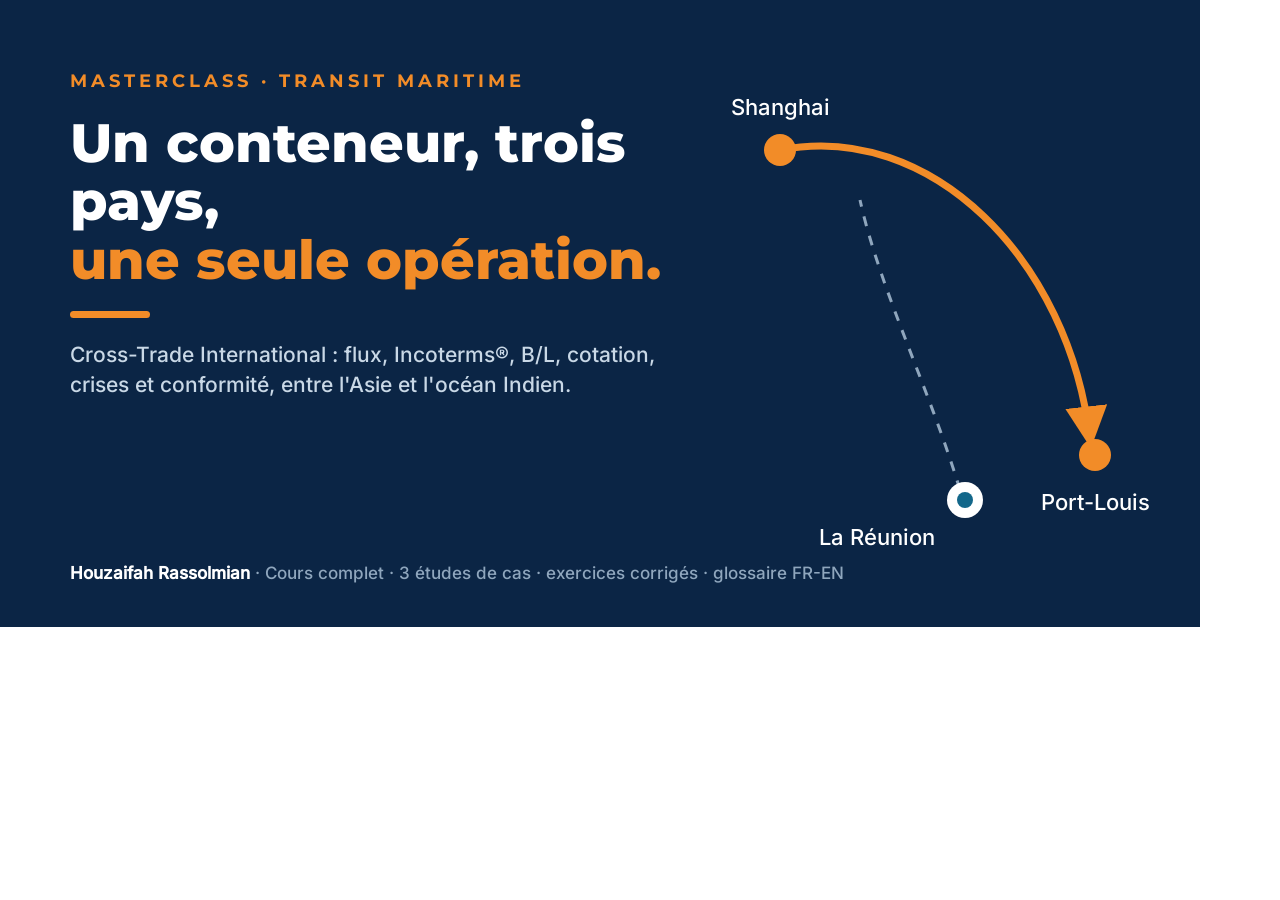
==== masterclass-cross-trade/linkedin/sources/visuel-selection.html @ 362a1ac3 "Ajout du kit LinkedIn : carrousel PDF, cours complet mis en page, visuel et textes Carrousel de 16 s" ====
<!DOCTYPE html>
<html lang="fr"><head><meta charset="utf-8">
<style>
@font-face{font-family:Inter;src:url(fonts/inter-latin-500-normal.woff2);font-weight:500}
@font-face{font-family:Montserrat;src:url(fonts/montserrat-latin-700-normal.woff2);font-weight:700}
@font-face{font-family:Montserrat;src:url(fonts/montserrat-latin-800-normal.woff2);font-weight:800}
body{margin:0}
#visuel{width:1200px;height:627px;background:#0B2545;color:#fff;position:relative;overflow:hidden;font-family:Inter,sans-serif}
.t{position:absolute;left:70px;top:70px;width:640px}
.k{font:700 18px Montserrat;letter-spacing:4px;color:#F28C28;text-transform:uppercase}
h1{font:800 54px/1.08 Montserrat;margin:22px 0}
h1 span{color:#F28C28}
.b{width:80px;height:7px;background:#F28C28;border-radius:4px;margin:22px 0}
p{font:500 21px/1.45 Inter;color:#C9D8E6;margin:0}
.f{position:absolute;left:70px;bottom:44px;font:500 17px Inter;color:#8FA6BD}
.f b{color:#fff}
svg{position:absolute;right:30px;top:60px}
</style></head><body>
<div id="visuel">
  <div class="t">
    <div class="k">Masterclass · Transit maritime</div>
    <h1>Un conteneur, trois pays,<br><span>une seule opération.</span></h1>
    <div class="b"></div>
    <p>Cross-Trade International : flux, Incoterms®, B/L, cotation, crises et conformité, entre l'Asie et l'océan Indien.</p>
  </div>
  <svg width="460" height="500" viewBox="0 0 460 500">
    <defs><marker id="a" viewBox="0 0 10 10" refX="8" refY="5" markerWidth="6" markerHeight="6" orient="auto"><path d="M0,0L10,5L0,10z" fill="#F28C28"/></marker></defs>
    <path d="M70,90 C220,60 360,200 380,380" stroke="#F28C28" stroke-width="7" fill="none" marker-end="url(#a)"/>
    <path d="M250,430 C220,330 170,230 150,140" stroke="#8FA6BD" stroke-width="3" stroke-dasharray="10 10" fill="none"/>
    <circle cx="70" cy="90" r="16" fill="#F28C28"/><text x="70" y="55" fill="#fff" font-size="22" font-family="Inter" text-anchor="middle">Shanghai</text>
    <circle cx="385" cy="395" r="16" fill="#F28C28"/><text x="385" y="450" fill="#fff" font-size="22" font-family="Inter" text-anchor="middle">Port-Louis</text>
    <circle cx="255" cy="440" r="18" fill="#fff"/><circle cx="255" cy="440" r="8" fill="#13678A"/>
    <text x="225" y="485" fill="#fff" font-size="22" font-family="Inter" text-anchor="end">La Réunion</text>
  </svg>
  <div class="f"><b>Houzaifah Rassolmian</b> · Cours complet · 3 études de cas · exercices corrigés · glossaire FR-EN</div>
</div>
</body></html>
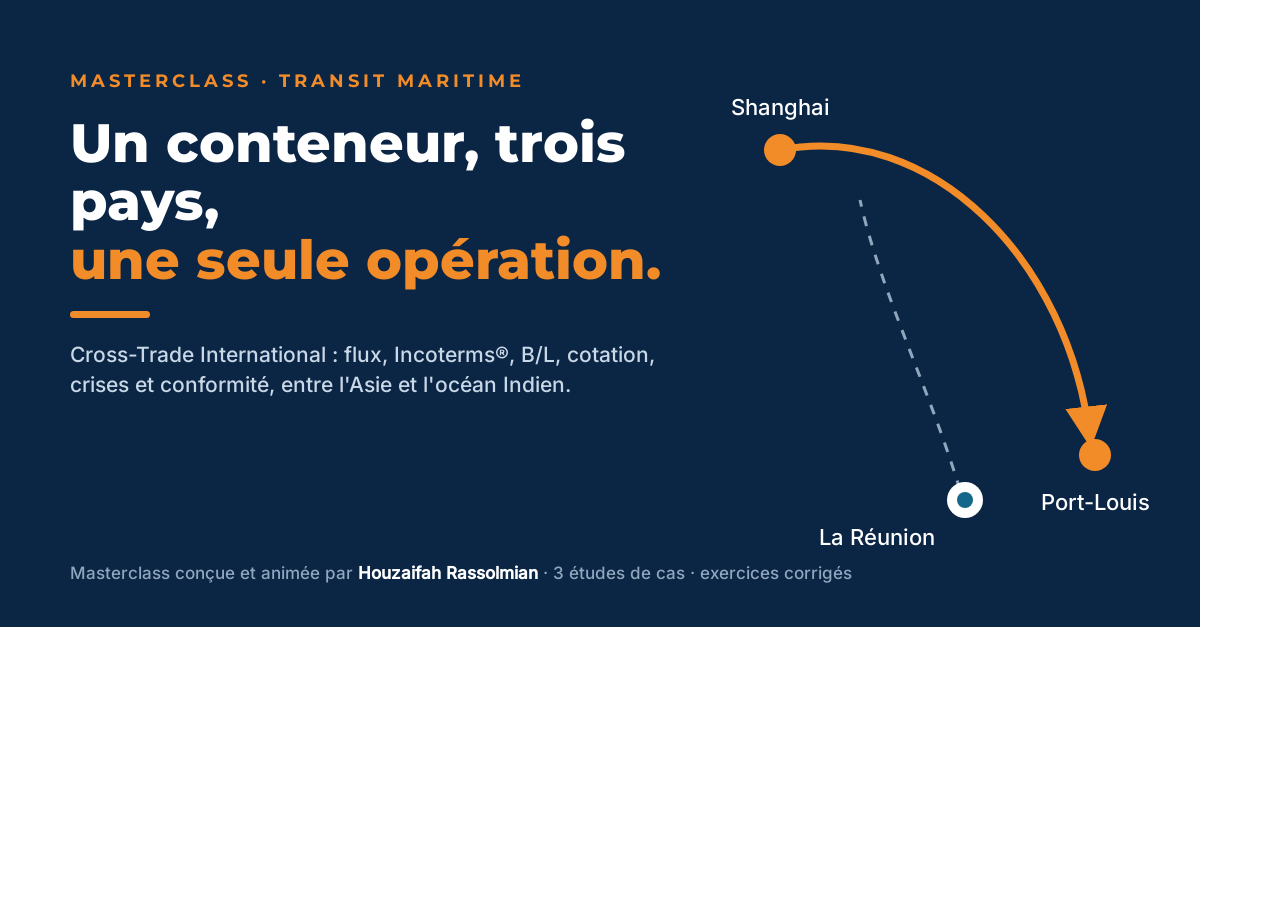
==== commit 8d944687: "Présente la Masterclass comme conçue et animée par son auteur Retire le vocabulaire de « livrables »" ====
--- a/masterclass-cross-trade/linkedin/sources/visuel-selection.html
+++ b/masterclass-cross-trade/linkedin/sources/visuel-selection.html
@@ -32,6 +32,6 @@
     <circle cx="255" cy="440" r="18" fill="#fff"/><circle cx="255" cy="440" r="8" fill="#13678A"/>
     <text x="225" y="485" fill="#fff" font-size="22" font-family="Inter" text-anchor="end">La Réunion</text>
   </svg>
-  <div class="f"><b>Houzaifah Rassolmian</b> · Cours complet · 3 études de cas · exercices corrigés · glossaire FR-EN</div>
+  <div class="f">Masterclass conçue et animée par <b>Houzaifah Rassolmian</b> · 3 études de cas · exercices corrigés</div>
 </div>
 </body></html>
